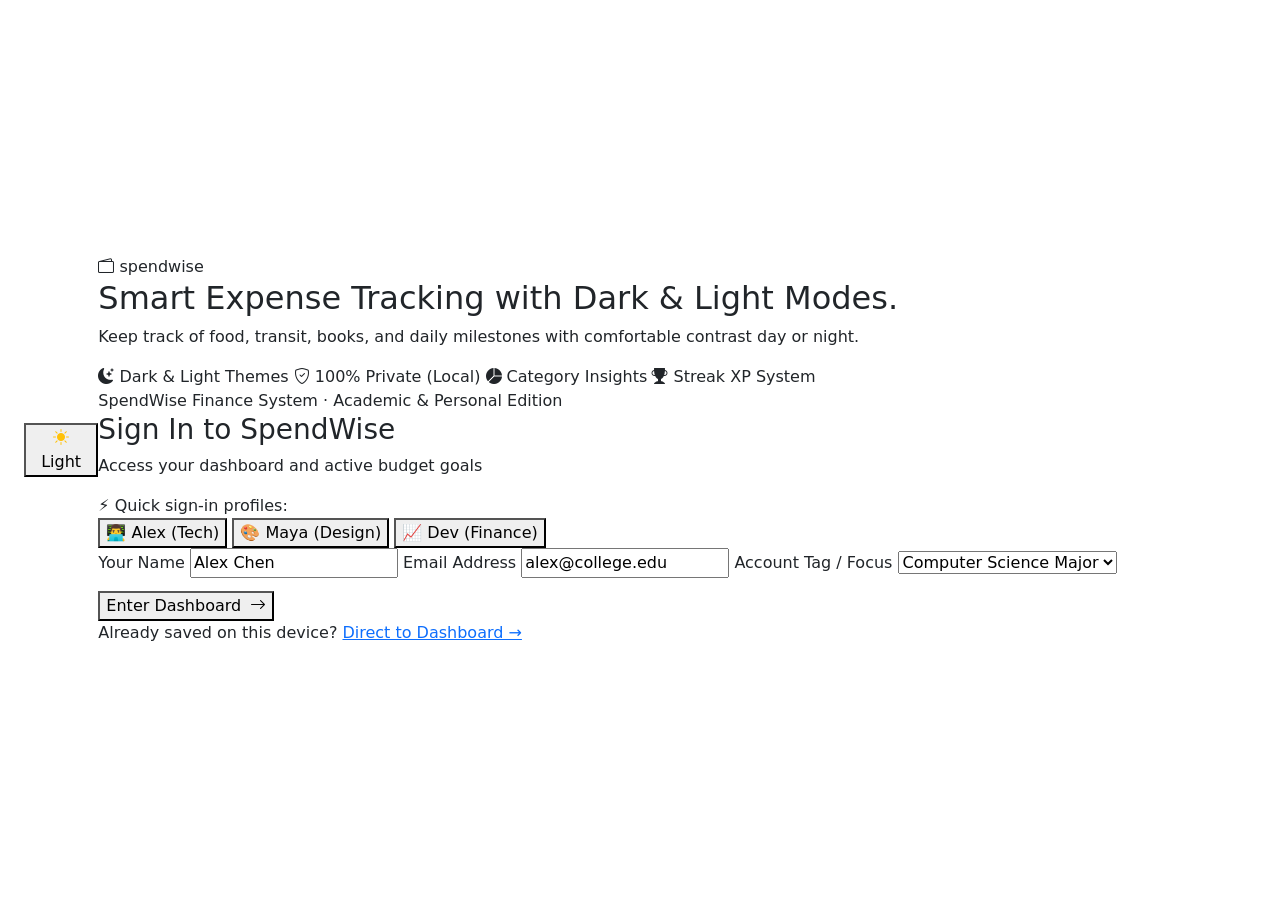
==== login.html @ b211a1a9 "Add files via upload" ====
<!doctype html>
<html lang="en">
<head>
  <meta charset="utf-8">
  <meta name="viewport" content="width=device-width, initial-scale=1">
  <title>SpendWise — Sign In to Your Finance Hub</title>
  <link rel="preconnect" href="https://fonts.googleapis.com">
  <link rel="preconnect" href="https://fonts.gstatic.com" crossorigin>
  <link href="https://fonts.googleapis.com/css2?family=DM+Sans:wght@400;500;600;700&family=Manrope:wght@400;500;600;700;800&display=swap" rel="stylesheet">
  <link href="https://cdn.jsdelivr.net/npm/bootstrap@5.3.3/dist/css/bootstrap.min.css" rel="stylesheet">
  <link href="https://cdn.jsdelivr.net/npm/bootstrap-icons@1.11.3/font/bootstrap-icons.min.css" rel="stylesheet">
  <link rel="stylesheet" href="css/style.css">
  <style>
    body {
      min-height: 100vh;
      display: flex;
      align-items: center;
      justify-content: center;
      padding: 24px;
      position: relative;
      overflow-x: hidden;
    }
  </style>
</head>
<body>

  <!-- Theme Toggle (top-right) -->
  <div class="theme-top-bar">
    <button class="theme-toggle-btn" id="loginThemeBtn" title="Toggle Theme">
      <i class="bi bi-sun-fill text-warning"></i> <span>Theme</span>
    </button>
  </div>

  <div class="login-container">

    <!-- ═══ BRAND SIDE (Left) ═══ -->
    <div class="brand-side">
      <div class="orb orb-1"></div>
      <div class="orb orb-2"></div>

      <div class="brand-header">
        <span class="brand-mark"><i class="bi bi-wallet2"></i></span>
        <span>spendwise</span>
      </div>

      <div class="brand-quote">
        <h2>Smart Expense Tracking with Dark &amp; Light Modes.</h2>
        <p>Keep track of food, transit, books, and daily milestones with comfortable contrast day or night.</p>

        <div class="feature-tags">
          <span class="feature-tag"><i class="bi bi-moon-stars-fill"></i> Dark &amp; Light Themes</span>
          <span class="feature-tag"><i class="bi bi-shield-check"></i> 100% Private (Local)</span>
          <span class="feature-tag"><i class="bi bi-pie-chart-fill"></i> Category Insights</span>
          <span class="feature-tag"><i class="bi bi-trophy-fill"></i> Streak XP System</span>
        </div>
      </div>

      <div class="brand-foot">
        SpendWise Finance System · Academic &amp; Personal Edition
      </div>
    </div>

    <!-- ═══ FORM SIDE (Right) ═══ -->
    <div class="form-side">
      <div class="form-head">
        <h3>Sign In to SpendWise</h3>
        <p>Access your dashboard and active budget goals</p>
      </div>

      <!-- Quick sign-in profiles -->
      <div class="demo-selector">
        <span>⚡ Quick sign-in profiles:</span>
        <div class="demo-chips">
          <button type="button" class="demo-chip" onclick="fillUser('Alex Chen','alex@college.edu','Computer Science Major')">
            👨‍💻 Alex (Tech)
          </button>
          <button type="button" class="demo-chip" onclick="fillUser('Maya Sharma','maya.s@uni.ac.in','Design &amp; Arts Student')">
            🎨 Maya (Design)
          </button>
          <button type="button" class="demo-chip" onclick="fillUser('Dev Patel','dev.patel@tech.edu','Business &amp; Finance')">
            📈 Dev (Finance)
          </button>
        </div>
      </div>

      <form id="loginForm" action="index.html">
        <label class="form-label" for="loginName">Your Name</label>
        <input class="custom-input" id="loginName" required placeholder="e.g. Alex Chen" value="Alex Chen">

        <label class="form-label" for="loginEmail">Email Address</label>
        <input class="custom-input" id="loginEmail" type="email" required placeholder="alex@college.edu" value="alex@college.edu">

        <label class="form-label" for="loginRole">Account Tag / Focus</label>
        <select class="custom-input" id="loginRole">
          <option value="Computer Science Major">Computer Science Major</option>
          <option value="Design &amp; Arts Student">Design &amp; Arts Student</option>
          <option value="Business &amp; Finance">Business &amp; Finance</option>
          <option value="Personal Account">Personal Account</option>
        </select>

        <button type="submit" class="btn-submit mt-2">
          Enter Dashboard <i class="bi bi-arrow-right ms-1"></i>
        </button>
      </form>

      <div class="switch-link">
        Already saved on this device? <a href="index.html">Direct to Dashboard →</a>
      </div>
    </div>
  </div>

  <!-- Bootstrap JS -->
  <script src="https://cdn.jsdelivr.net/npm/bootstrap@5.3.3/dist/js/bootstrap.bundle.min.js"></script>

  <script>
    // Theme
    const THEME_KEY = "spendwise.theme.v2";
    let theme = localStorage.getItem(THEME_KEY) || "light";
    function applyTheme(t) {
      theme = t;
      document.documentElement.setAttribute("data-theme", t);
      localStorage.setItem(THEME_KEY, t);
      const btn = document.getElementById("loginThemeBtn");
      if (btn) btn.innerHTML = t === "dark"
        ? '<i class="bi bi-moon-stars-fill text-warning"></i> <span>Dark</span>'
        : '<i class="bi bi-sun-fill text-warning"></i> <span>Light</span>';
    }
    applyTheme(theme);
    document.getElementById("loginThemeBtn").addEventListener("click", () => applyTheme(theme === "dark" ? "light" : "dark"));

    // Quick-fill demo users
    function fillUser(name, email, role) {
      document.getElementById("loginName").value = name;
      document.getElementById("loginEmail").value = email;
      document.getElementById("loginRole").value = role;
    }
  </script>
</body>
</html>
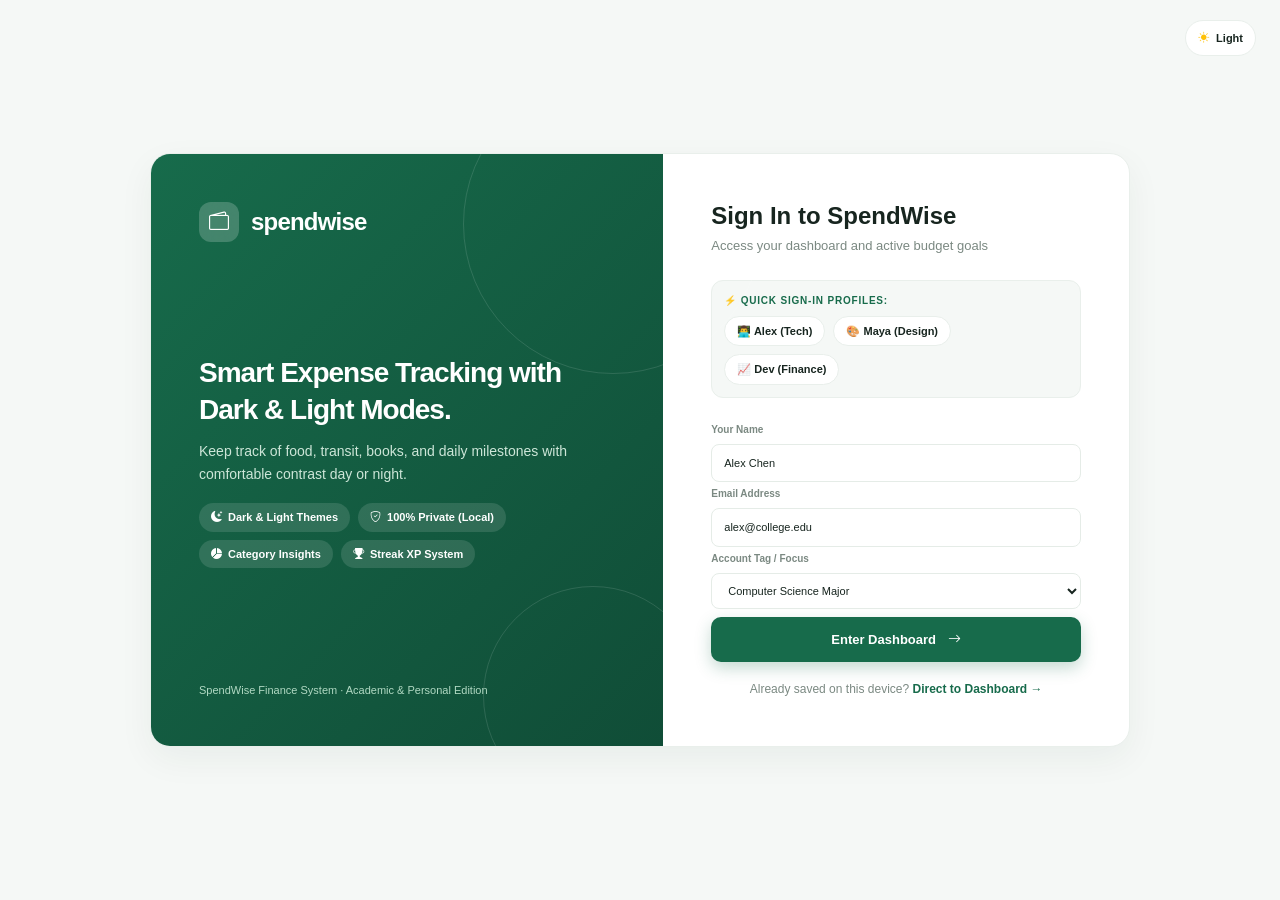
==== commit b7aa3fdf: "Fix stylesheet link path in login.html" ====
--- a/login.html
+++ b/login.html
@@ -9,7 +9,7 @@
   <link href="https://fonts.googleapis.com/css2?family=DM+Sans:wght@400;500;600;700&family=Manrope:wght@400;500;600;700;800&display=swap" rel="stylesheet">
   <link href="https://cdn.jsdelivr.net/npm/bootstrap@5.3.3/dist/css/bootstrap.min.css" rel="stylesheet">
   <link href="https://cdn.jsdelivr.net/npm/bootstrap-icons@1.11.3/font/bootstrap-icons.min.css" rel="stylesheet">
-  <link rel="stylesheet" href="css/style.css">
+ <link rel="stylesheet" href="style.css">
   <style>
     body {
       min-height: 100vh;
--- a/style.css
+++ b/style.css
@@ -0,0 +1,687 @@
+/* ══════════════════════════════════════
+   SPENDWISE — CSS (HTML+CSS+Bootstrap only)
+   ══════════════════════════════════════ */
+
+/* ── Design tokens ── */
+:root {
+  --ink: #17251f;
+  --muted: #7b8982;
+  --green: #176b4b;
+  --green-dark: #104d37;
+  --mint: #dff5e9;
+  --bg: #f5f8f6;
+  --panel-bg: #ffffff;
+  --card-bg: #ffffff;
+  --topbar-bg: #ffffffd9;
+  --line: #e9efeb;
+  --white: #fff;
+  --coral: #f28b79;
+  --violet: #a994e8;
+  --shadow: 0 12px 35px rgba(24,55,39,.055);
+  --table-border: #f1f4f2;
+  --modal-bg: #ffffff;
+  --input-bg: #ffffff;
+  --input-border: #e5ece7;
+  --badge-bg: #f3f6f4;
+  --donut-center-bg: #ffffff;
+}
+
+/* ── Dark theme tokens ── */
+[data-theme="dark"] {
+  --ink: #e5ede8;
+  --muted: #93a69b;
+  --green: #2eb882;
+  --green-dark: #1d8a5f;
+  --mint: #1a3d2e;
+  --bg: #0f1713;
+  --panel-bg: #16221c;
+  --card-bg: #16221c;
+  --topbar-bg: #16221ce6;
+  --line: #22332a;
+  --white: #1c2b23;
+  --coral: #f59280;
+  --violet: #b5a2f0;
+  --shadow: 0 12px 35px rgba(0,0,0,.35);
+  --table-border: #1f3026;
+  --modal-bg: #16221c;
+  --input-bg: #1b2a22;
+  --input-border: #293d32;
+  --badge-bg: #1f3127;
+  --donut-center-bg: #16221c;
+}
+
+* { box-sizing: border-box; }
+html { scroll-behavior: smooth; }
+
+body {
+  margin: 0;
+  background: var(--bg);
+  color: var(--ink);
+  font-family: "DM Sans", sans-serif;
+  font-size: 14px;
+  transition: background-color .3s ease, color .3s ease;
+}
+
+/* ── App shell ── */
+.app-shell { min-height: 100vh; }
+
+/* ── Sidebar ── */
+.sidebar {
+  width: 250px;
+  background: var(--panel-bg);
+  border-right: 1px solid var(--line);
+  position: fixed;
+  inset: 0 auto 0 0;
+  padding: 28px 18px 18px;
+  display: flex;
+  flex-direction: column;
+  z-index: 1030;
+  transition: background-color .3s ease, border-color .3s ease, transform .3s ease;
+}
+
+.brand {
+  display: flex;
+  align-items: center;
+  gap: 10px;
+  font: 800 22px Manrope, sans-serif;
+  color: var(--ink);
+  text-decoration: none;
+  letter-spacing: -1px;
+  padding: 0 9px 30px;
+}
+.brand-mark {
+  height: 34px; width: 34px;
+  border-radius: 11px;
+  background: var(--green);
+  color: #fff;
+  display: grid; place-items: center;
+  font-size: 17px;
+  box-shadow: 0 6px 14px #176b4b33;
+}
+.brand-accent { color: var(--green); }
+
+.sidebar-label {
+  font-size: 9px;
+  font-weight: 700;
+  letter-spacing: 1.5px;
+  color: #a2aea7;
+  padding: 0 12px 12px;
+}
+
+.side-nav { display: grid; gap: 5px; }
+.side-nav .nav-link {
+  display: flex; align-items: center; gap: 13px;
+  color: var(--muted);
+  padding: 12px 13px;
+  border-radius: 10px;
+  font-weight: 600;
+  transition: .25s;
+  cursor: pointer;
+  text-decoration: none;
+}
+.side-nav .nav-link i { font-size: 17px; }
+.side-nav .nav-link:hover,
+.side-nav .nav-link.active {
+  background: var(--mint);
+  color: var(--green);
+}
+
+.sidebar-bottom { margin-top: auto; }
+
+.tip-card {
+  background: var(--bg);
+  border: 1px solid var(--line);
+  border-radius: 14px;
+  padding: 15px;
+  margin-bottom: 19px;
+}
+.tip-icon {
+  width: 28px; height: 28px;
+  border-radius: 9px;
+  background: var(--mint);
+  color: var(--green);
+  display: grid; place-items: center;
+  margin-bottom: 10px;
+}
+.tip-card strong { font: 700 12px Manrope; color: var(--ink); }
+.tip-card p { font-size: 11px; color: var(--muted); margin: 5px 0 0; line-height: 1.5; }
+
+.profile-mini {
+  display: flex; align-items: center; gap: 9px;
+  padding: 12px 5px 0;
+  border-top: 1px solid var(--line);
+  cursor: pointer;
+}
+.profile-mini strong, .profile-mini small { display: block; }
+.profile-mini strong { font-size: 11px; color: var(--ink); }
+.profile-mini small { font-size: 10px; color: var(--muted); margin-top: 2px; }
+
+.avatar {
+  width: 34px; height: 34px;
+  flex: 0 0 auto;
+  border-radius: 50%;
+  background: var(--mint);
+  color: var(--green);
+  display: grid; place-items: center;
+  font-size: 10px; font-weight: 800;
+}
+.avatar-small { width: 30px; height: 30px; }
+
+/* ── Main content ── */
+.main-content { margin-left: 250px; min-height: 100vh; }
+
+/* ── Topbar ── */
+.topbar {
+  height: 72px;
+  background: var(--topbar-bg);
+  backdrop-filter: blur(14px);
+  border-bottom: 1px solid var(--line);
+  display: flex;
+  align-items: center;
+  justify-content: space-between;
+  padding: 0 48px;
+  position: sticky;
+  top: 0;
+  z-index: 100;
+  transition: background-color .3s ease, border-color .3s ease;
+}
+.breadcrumb-text { font-size: 12px; color: var(--muted); }
+.breadcrumb-text i { font-size: 9px; margin: 0 8px; }
+.breadcrumb-text strong { color: var(--ink); }
+.top-actions { display: flex; align-items: center; gap: 12px; }
+
+.theme-toggle-btn {
+  background: var(--panel-bg);
+  border: 1px solid var(--line);
+  color: var(--ink);
+  height: 36px;
+  padding: 0 12px;
+  border-radius: 20px;
+  cursor: pointer;
+  display: inline-flex; align-items: center; gap: 7px;
+  font-size: 11px; font-weight: 700;
+  transition: all .2s;
+}
+.theme-toggle-btn:hover {
+  background: var(--mint); color: var(--green); border-color: var(--green);
+}
+
+.sound-toggle-btn {
+  background: var(--panel-bg);
+  border: 1px solid var(--line);
+  border-radius: 20px;
+  padding: 6px 12px;
+  font-size: 11px; font-weight: 600;
+  color: var(--muted); cursor: pointer;
+  display: inline-flex; align-items: center; gap: 6px;
+  transition: .2s;
+}
+.sound-toggle-btn.active {
+  background: var(--mint); color: var(--green); border-color: var(--green);
+}
+
+.today-pill {
+  color: var(--muted); font-size: 11px;
+  background: var(--bg);
+  padding: 8px 12px; border-radius: 8px;
+  border: 1px solid var(--line);
+}
+.today-pill i { margin-right: 6px; }
+
+.mobile-menu { display: none; border: 0; background: transparent; color: var(--muted); font-size: 22px; cursor: pointer; }
+
+/* ── Auth chip ── */
+.auth-avatar-chip {
+  display: flex; align-items: center; gap: 9px;
+  padding: 5px 12px 5px 6px;
+  background: var(--panel-bg);
+  border-radius: 24px; border: 1px solid var(--line); cursor: pointer;
+}
+.auth-name { font-size: 11px; font-weight: 700; color: var(--ink); }
+.auth-role { font-size: 9px; color: var(--muted); }
+
+/* ── Page wrap ── */
+.page-wrap { max-width: 1450px; margin: auto; padding: 38px 48px 25px; }
+
+/* ── Welcome row ── */
+.welcome-row {
+  display: flex; align-items: center;
+  justify-content: space-between; margin-bottom: 27px;
+}
+.eyebrow {
+  font-size: 9px; letter-spacing: 1.7px; font-weight: 700; color: var(--green);
+  display: flex; align-items: center; gap: 7px; margin-bottom: 9px;
+}
+.live-dot {
+  height: 6px; width: 6px;
+  background: #49b77b; border-radius: 50%;
+  box-shadow: 0 0 0 4px #49b77b1c;
+}
+.welcome-row h1 {
+  font: 800 clamp(25px,3vw,33px) Manrope, sans-serif;
+  letter-spacing: -1.4px; margin: 0; color: var(--ink);
+}
+.welcome-row h1 .user-green { color: var(--green); }
+.wave { font-size: 19px; color: #eab65c; vertical-align: top; display: inline-block; animation: float 2.8s ease-in-out infinite; }
+.subheading { color: var(--muted); font-size: 12px; margin: 8px 0 0; }
+.header-actions { display: flex; align-items: center; gap: 10px; }
+
+/* Buttons */
+.btn-primary-custom {
+  background: var(--green); border: 1px solid var(--green); color: white;
+  padding: 11px 16px; border-radius: 9px; font-size: 11px; font-weight: 700;
+  box-shadow: 0 5px 12px #176b4b22; transition: .25s; cursor: pointer; text-decoration: none; display: inline-flex; align-items: center; gap: 5px;
+}
+.btn-primary-custom:hover {
+  background: var(--green-dark); border-color: var(--green-dark); color: #fff;
+  transform: translateY(-2px); box-shadow: 0 8px 18px #176b4b30;
+}
+.btn-outline-custom {
+  background: var(--panel-bg); border: 1px solid var(--line); color: var(--ink);
+  padding: 10px 14px; border-radius: 9px; font-size: 11px; font-weight: 700;
+  transition: .25s; cursor: pointer; display: inline-flex; align-items: center; gap: 5px;
+}
+.btn-outline-custom:hover { background: var(--mint); color: var(--green); border-color: var(--green); }
+
+/* ── Gamify banner ── */
+.gamify-banner {
+  background: linear-gradient(135deg, #174d39 0%, #176b4b 60%, #2f8e67 100%);
+  color: #fff; border-radius: 14px; padding: 18px 22px; margin-bottom: 20px;
+  display: flex; align-items: center; justify-content: space-between; flex-wrap: wrap; gap: 15px;
+  box-shadow: var(--shadow); position: relative; overflow: hidden;
+}
+.gamify-left { display: flex; align-items: center; gap: 14px; z-index: 2; }
+.gamify-badge {
+  width: 46px; height: 46px; border-radius: 12px;
+  background: rgba(255,255,255,0.18); backdrop-filter: blur(5px);
+  display: grid; place-items: center; font-size: 22px;
+}
+.gamify-title { font: 800 15px Manrope; margin: 0 0 3px; }
+.gamify-desc { font-size: 11px; color: #d2e9dd; margin: 0; }
+.gamify-pills { display: flex; align-items: center; gap: 10px; z-index: 2; }
+.streak-pill {
+  background: rgba(255,255,255,0.18); backdrop-filter: blur(4px);
+  padding: 6px 14px; border-radius: 20px; font-size: 11px; font-weight: 700;
+  display: flex; align-items: center; gap: 6px;
+}
+.streak-pill i { color: #f59e0b; }
+.score-pill {
+  background: #f59e0b; color: #1e293b;
+  padding: 6px 14px; border-radius: 20px; font-size: 11px; font-weight: 800;
+  display: flex; align-items: center; gap: 6px;
+}
+
+/* ── Summary cards ── */
+.summary-grid {
+  display: grid; grid-template-columns: repeat(4, 1fr);
+  gap: 15px; margin-bottom: 19px;
+}
+.summary-card {
+  background: var(--card-bg); border: 1px solid var(--line);
+  border-radius: 14px; padding: 18px 19px; min-height: 143px;
+  position: relative; overflow: hidden; box-shadow: var(--shadow);
+  transition: transform .3s, box-shadow .3s;
+}
+.summary-card:hover { transform: translateY(-5px); box-shadow: 0 16px 32px rgba(0,0,0,0.15); }
+.balance-card {
+  background: linear-gradient(130deg,#176b4b,#104d37); color: #fff; border: 0;
+}
+.card-top {
+  display: flex; align-items: center; justify-content: space-between;
+  color: var(--muted); font-size: 11px; font-weight: 600; position: relative; z-index: 1;
+}
+.balance-card .card-top { color: #d0e6d9; }
+.icon-bubble {
+  width: 30px; height: 30px; border-radius: 9px;
+  background: var(--mint); color: var(--green);
+  display: grid; place-items: center; font-size: 14px;
+}
+.icon-bubble.mint { background: var(--mint); color: #29975d; }
+.icon-bubble.coral { background: rgba(242,139,121,0.18); color: #e67c68; }
+.icon-bubble.violet { background: rgba(169,148,232,0.18); color: #8871d2; }
+.amount {
+  font: 800 25px Manrope, sans-serif; letter-spacing: -1px;
+  margin: 13px 0 10px; position: relative; z-index: 1; color: var(--ink);
+}
+.balance-card .amount { color: #fff; }
+.card-foot {
+  display: flex; align-items: center; justify-content: space-between;
+  color: var(--muted); font-size: 9px; position: relative; z-index: 1;
+}
+.balance-card .card-foot { color: #c5dfd0; }
+.trend { font-size: 9px; font-weight: 700; }
+.trend.positive { color: #72d49c; }
+.trend.neutral { color: #8d9a92; }
+.balance-orb {
+  position: absolute; border: 1px solid #ffffff18; border-radius: 50%; pointer-events: none;
+}
+.orb-one { width: 155px; height: 155px; right: -45px; bottom: -90px; }
+.orb-two { width: 110px; height: 110px; right: -21px; bottom: -68px; }
+.budget-mini {
+  height: 4px; border-radius: 10px; background: var(--line); overflow: hidden; margin: 0 0 8px; position: relative; z-index: 1;
+}
+.budget-mini span {
+  display: block; width: 44%; height: 100%; background: #9a88e5; border-radius: 10px;
+}
+
+/* ── Content grid ── */
+.content-grid {
+  display: grid; grid-template-columns: 1.08fr .92fr; gap: 16px; margin-bottom: 17px;
+}
+
+/* ── Panel base ── */
+.panel {
+  background: var(--panel-bg); border: 1px solid var(--line); border-radius: 14px;
+  padding: 21px 22px; box-shadow: var(--shadow);
+  transition: background-color .3s ease, border-color .3s ease;
+}
+.panel-heading {
+  display: flex; justify-content: space-between; align-items: flex-start; gap: 15px;
+}
+.panel-heading h2 { font: 800 14px Manrope, sans-serif; margin: 0; letter-spacing: -.25px; color: var(--ink); }
+.panel-heading p { color: var(--muted); font-size: 10px; margin: 5px 0 0; }
+.text-button { border: 0; background: transparent; color: var(--green); font-size: 10px; font-weight: 700; padding: 3px 0; cursor: pointer; }
+.text-button:hover { color: var(--green-dark); }
+.select-wrap select {
+  border: 1px solid var(--line); border-radius: 7px; padding: 7px 9px;
+  font: 500 10px "DM Sans"; color: var(--ink); background: var(--panel-bg); outline: none;
+}
+
+/* ── Donut chart (pure CSS conic-gradient) ── */
+.chart-layout {
+  display: flex; align-items: center; gap: 35px; padding: 20px 12px 5px;
+}
+.donut-wrap { width: 165px; height: 165px; flex: 0 0 165px; display: grid; place-items: center; }
+.donut-chart {
+  height: 155px; width: 155px; border-radius: 50%;
+  background: conic-gradient(
+    #2eb882 0% 43%,
+    #8bc8a5 43% 66%,
+    #f1bc70 66% 86%,
+    #d8e7dc 86% 100%
+  );
+  display: grid; place-items: center; position: relative;
+}
+.donut-chart::after {
+  content: "";
+  position: absolute; inset: 19px;
+  background: var(--donut-center-bg); border-radius: 50%;
+}
+.donut-center { position: relative; z-index: 1; text-align: center; }
+.donut-center strong { display: block; font: 800 17px Manrope; color: var(--ink); }
+.donut-center small { font-size: 9px; color: var(--muted); }
+
+.legend-list { display: grid; gap: 14px; flex: 1; min-width: 130px; }
+.legend-item {
+  display: grid; grid-template-columns: 9px 1fr auto;
+  gap: 8px; align-items: center; font-size: 10px; color: var(--muted);
+}
+.legend-item strong { font-size: 10px; color: var(--ink); }
+.legend-dot { width: 8px; height: 8px; border-radius: 3px; }
+.legend-dot.food        { background: #176b4b; }
+.legend-dot.travel      { background: #8bc8a5; }
+.legend-dot.education   { background: #f1bc70; }
+.legend-dot.shopping    { background: #9078d0; }
+.legend-dot.entertainment { background: #f28b79; }
+.legend-dot.other       { background: #d8e7dc; }
+
+/* ── Budget panel ── */
+.budget-total {
+  display: flex; justify-content: space-between; align-items: flex-end; margin: 24px 0 12px;
+}
+.muted-label { font-size: 10px; color: var(--muted); display: block; margin-bottom: 6px; }
+.budget-total strong { font: 800 22px Manrope; letter-spacing: -.7px; color: var(--ink); }
+.budget-total strong small,
+.goal-main strong small { font: 500 11px "DM Sans"; color: var(--muted); }
+.budget-percent { font: 800 18px Manrope; color: var(--green); }
+.progress-track { height: 8px; border-radius: 20px; background: var(--line); overflow: hidden; }
+.progress-fill {
+  width: 44%;
+  height: 100%; border-radius: 20px;
+  background: linear-gradient(90deg,#176b4b,#69bb8c);
+}
+.budget-caption {
+  display: flex; justify-content: space-between; margin-top: 10px;
+  color: var(--muted); font-size: 9px;
+}
+.budget-caption i { font-size: 6px; color: var(--green); margin-right: 4px; }
+.budget-caption span:last-child i { color: var(--line); }
+.budget-note {
+  display: flex; align-items: center; gap: 9px;
+  background: var(--bg); color: var(--ink);
+  border: 1px solid var(--line); border-radius: 8px;
+  padding: 10px 11px; margin-top: 20px; font-size: 9px;
+}
+.budget-note i { color: #d7a54d; font-size: 13px; }
+
+/* ── Transactions ── */
+.transactions-panel { padding-bottom: 4px; margin-bottom: 17px; }
+.transaction-heading { align-items: center; margin-bottom: 17px; }
+.transaction-tools { display: flex; align-items: center; gap: 12px; flex-wrap: wrap; }
+.search-box {
+  height: 32px; border: 1px solid var(--line); border-radius: 7px;
+  display: flex; align-items: center; gap: 7px; padding: 0 9px;
+  color: var(--muted); background: var(--panel-bg);
+}
+.search-box input {
+  border: 0; outline: 0; width: 130px;
+  font: 10px "DM Sans"; color: var(--ink); background: transparent;
+}
+.filter-select {
+  height: 32px; border: 1px solid var(--line); border-radius: 7px;
+  padding: 0 8px; font-size: 10px; font-family: "DM Sans", sans-serif;
+  color: var(--ink); outline: 0; background: var(--panel-bg); cursor: pointer;
+}
+.transaction-table {
+  font-size: 10px; --bs-table-bg: transparent; color: var(--ink);
+}
+.transaction-table thead th {
+  font-size: 8px; letter-spacing: .8px; color: var(--muted); font-weight: 700;
+  border-bottom: 1px solid var(--line); padding: 11px 9px; background: transparent;
+}
+.transaction-table tbody td {
+  padding: 12px 9px; border-bottom: 1px solid var(--table-border);
+  color: var(--muted); background: transparent;
+}
+.transaction-table tbody tr:last-child td { border-bottom: 0; }
+.transaction-name { display: flex; align-items: center; gap: 10px; color: var(--ink); font-weight: 700; }
+.tx-icon {
+  width: 31px; height: 31px; border-radius: 9px;
+  display: grid; place-items: center; background: var(--mint); color: #248255; font-size: 13px;
+}
+.tx-icon.travel      { background: rgba(102,139,208,0.18); color: #668bd0; }
+.tx-icon.education   { background: rgba(215,155,71,0.18);  color: #d79b47; }
+.tx-icon.shopping    { background: rgba(144,120,208,0.18); color: #9078d0; }
+.tx-icon.entertainment { background: rgba(229,57,53,0.18); color: #e53935; }
+.tx-icon.income      { background: rgba(36,150,92,0.18);   color: #24965c; }
+.category-pill {
+  background: var(--badge-bg); color: var(--ink);
+  padding: 5px 8px; border-radius: 5px; font-size: 9px; border: 1px solid var(--line);
+}
+.amount-out { font-weight: 700; color: #d47767 !important; }
+.amount-in  { font-weight: 700; color: #22945a !important; }
+.delete-btn {
+  border: 0; background: transparent; color: var(--muted);
+  font-size: 13px; cursor: pointer; transition: .15s;
+}
+.delete-btn:hover { color: #d47767; transform: scale(1.15); }
+.empty-state { padding: 35px 10px; text-align: center; color: var(--muted); }
+.empty-state i { display: block; font-size: 24px; margin-bottom: 8px; }
+.empty-state strong, .empty-state span { display: block; }
+.empty-state strong { color: var(--ink); font-size: 12px; }
+.empty-state span { font-size: 10px; margin-top: 4px; }
+
+/* ── Bottom grid: goals + quote ── */
+.bottom-grid { display: grid; grid-template-columns: 1fr 1fr; gap: 16px; }
+.goal-panel { min-height: 170px; }
+.goal-main { display: flex; align-items: center; gap: 14px; margin: 18px 0 13px; }
+.goal-illustration {
+  width: 48px; height: 48px; border-radius: 13px;
+  background: var(--mint); color: var(--green); display: grid; place-items: center; font-size: 22px;
+}
+.goal-main strong { font: 800 18px Manrope; display: block; color: var(--ink); }
+.goal-progress-text { font-size: 9px; color: var(--muted); display: block; margin-top: 4px; }
+.goal-track { height: 6px; }
+.goal-fill {
+  height: 100%; width: 71%;
+  border-radius: 20px; background: linear-gradient(90deg,#e5b66b,#f2d49d);
+}
+
+.quote-card {
+  position: relative; overflow: hidden;
+  background: var(--mint); border-radius: 14px;
+  padding: 22px 25px; min-height: 170px;
+}
+.quote-mark { font: 800 48px Georgia; color: var(--green); opacity: 0.4; height: 39px; }
+.quote-card p { font: 700 14px/1.55 Manrope; color: var(--ink); max-width: 300px; margin: 4px 0 15px; position: relative; z-index: 1; }
+.quote-card > span { font-size: 8px; letter-spacing: 1.4px; color: var(--green); font-weight: 700; }
+.quote-decoration {
+  position: absolute; width: 150px; height: 150px;
+  border: 1px solid rgba(23,107,75,0.15); border-radius: 50%; right: -42px; bottom: -88px;
+}
+
+/* ── Footer ── */
+.footer-note { text-align: center; color: var(--muted); font-size: 9px; padding: 24px 0 5px; }
+
+/* ── Modals ── */
+.custom-modal {
+  border: 0; border-radius: 16px;
+  background: var(--modal-bg); color: var(--ink);
+  box-shadow: 0 20px 70px rgba(0,0,0,0.3);
+}
+.custom-modal .modal-header { border: 0; padding: 24px 25px 10px; }
+.custom-modal .modal-header h3 { font: 800 21px Manrope; margin: 4px 0 0; color: var(--ink); }
+.modal-kicker { font-size: 8px; letter-spacing: 1.4px; color: var(--green); font-weight: 800; }
+.custom-modal .modal-body { padding: 15px 25px 20px; }
+.custom-modal .modal-footer { border: 0; padding: 0 25px 23px; }
+.form-label { font-size: 10px; font-weight: 700; color: var(--muted); margin-bottom: 7px; }
+.custom-input {
+  border: 1px solid var(--input-border); border-radius: 8px;
+  padding: 10px 12px; font-size: 11px; color: var(--ink);
+  background: var(--input-bg); box-shadow: none !important;
+  width: 100%; outline: none; transition: border .2s;
+}
+.custom-input:focus { border-color: var(--green); }
+.type-switch { display: flex; gap: 8px; margin-bottom: 18px; }
+.type-switch label { flex: 1; }
+.type-switch input { position: absolute; opacity: 0; }
+.type-switch span {
+  display: block; text-align: center; padding: 10px;
+  border: 1px solid var(--line); border-radius: 8px; color: var(--muted);
+  background: var(--panel-bg); font-size: 10px; font-weight: 700; cursor: pointer; transition: .2s;
+}
+.type-switch input:checked + span { border-color: var(--green); background: var(--mint); color: var(--green); }
+.btn-light-custom {
+  background: var(--bg); color: var(--ink); border: 1px solid var(--line);
+  border-radius: 8px; padding: 10px 15px; font-size: 10px; font-weight: 700; cursor: pointer;
+}
+.btn-light-custom:hover { background: var(--mint); color: var(--green); }
+.custom-toast { border: 1px solid var(--line); background: var(--panel-bg); color: var(--ink); box-shadow: var(--shadow); border-radius: 10px; }
+.custom-toast .toast-body { display: flex; align-items: center; gap: 9px; font-size: 11px; color: var(--ink); }
+.custom-toast i { color: var(--green); font-size: 16px; }
+
+/* ── Reveal animation ── */
+.reveal { opacity: 0; transform: translateY(18px); animation: riseIn .7s cubic-bezier(.2,.7,.2,1) .1s forwards; }
+@keyframes riseIn { to { opacity: 1; transform: translateY(0); } }
+@keyframes float { 0%,100% { transform: translateY(0); } 50% { transform: translateY(-5px); } }
+.summary-card:hover .icon-bubble { animation: float 1.2s ease-in-out infinite; }
+
+/* ── Login page specific ── */
+.login-container {
+  width: 100%; max-width: 980px;
+  background: var(--panel-bg); border-radius: 20px;
+  border: 1px solid var(--line); box-shadow: var(--shadow);
+  display: grid; grid-template-columns: 1.1fr 1fr; overflow: hidden;
+  transition: background-color .3s ease, border-color .3s ease;
+}
+.brand-side {
+  background: linear-gradient(135deg, #176b4b 0%, #104d37 100%);
+  color: #fff; padding: 48px; display: flex; flex-direction: column;
+  justify-content: space-between; position: relative;
+}
+.brand-side .orb {
+  position: absolute; border: 1px solid rgba(255,255,255,0.12); border-radius: 50%; pointer-events: none;
+}
+.orb-1 { width: 300px; height: 300px; right: -100px; top: -80px; }
+.orb-2 { width: 220px; height: 220px; right: -40px; bottom: -60px; }
+.brand-header { display: flex; align-items: center; gap: 12px; font: 800 24px 'Manrope', sans-serif; letter-spacing: -0.8px; }
+.brand-header .brand-mark { width: 40px; height: 40px; border-radius: 12px; background: rgba(255,255,255,0.2); backdrop-filter: blur(8px); display: grid; place-items: center; font-size: 20px; box-shadow: none; }
+.brand-quote { margin: 40px 0; position: relative; z-index: 1; }
+.brand-quote h2 { font: 800 28px/1.3 'Manrope', sans-serif; letter-spacing: -1px; margin-bottom: 12px; }
+.brand-quote p { color: #cde6d8; font-size: 14px; line-height: 1.6; }
+.feature-tags { display: flex; flex-wrap: wrap; gap: 8px; margin-top: 18px; }
+.feature-tag {
+  background: rgba(255,255,255,0.12); border-radius: 20px;
+  padding: 6px 12px; font-size: 11px; font-weight: 600;
+  display: flex; align-items: center; gap: 6px;
+}
+.brand-foot { font-size: 11px; color: #b1d9c3; }
+.form-side { padding: 48px; display: flex; flex-direction: column; justify-content: center; }
+.form-head { margin-bottom: 24px; }
+.form-head h3 { font: 800 24px 'Manrope', sans-serif; margin-bottom: 6px; color: var(--ink); }
+.form-head p { color: var(--muted); font-size: 13px; margin: 0; }
+.demo-selector {
+  background: var(--bg); border: 1px solid var(--line);
+  border-radius: 12px; padding: 12px; margin-bottom: 20px;
+}
+.demo-selector > span { display: block; font-size: 10px; font-weight: 700; color: var(--green); letter-spacing: 0.8px; margin-bottom: 8px; text-transform: uppercase; }
+.demo-chips { display: flex; gap: 8px; flex-wrap: wrap; }
+.demo-chip {
+  background: var(--panel-bg); border: 1px solid var(--line); color: var(--ink);
+  padding: 6px 12px; border-radius: 20px; font-size: 11px; font-weight: 600; cursor: pointer; transition: all .2s;
+}
+.demo-chip:hover { background: var(--mint); border-color: var(--green); color: var(--green); }
+.btn-submit {
+  background: var(--green); color: #fff; border: 0;
+  border-radius: 10px; padding: 13px; font-weight: 700; font-size: 13px;
+  width: 100%; cursor: pointer; transition: all .2s;
+  box-shadow: 0 6px 16px rgba(23,107,75,0.25); display: flex; align-items: center; justify-content: center; gap: 8px;
+}
+.btn-submit:hover { background: var(--green-dark); transform: translateY(-2px); }
+.switch-link { text-align: center; margin-top: 18px; font-size: 12px; color: var(--muted); }
+.switch-link a { color: var(--green); font-weight: 700; text-decoration: none; }
+.theme-top-bar { position: absolute; top: 20px; right: 24px; }
+
+/* ── Responsive ── */
+@media (max-width: 1200px) {
+  .page-wrap { padding-left: 30px; padding-right: 30px; }
+  .topbar { padding: 0 30px; }
+  .summary-grid { grid-template-columns: repeat(2,1fr); }
+  .chart-layout { gap: 20px; }
+  .donut-wrap { width: 140px; height: 140px; flex-basis: 140px; }
+  .donut-chart { width: 135px; height: 135px; }
+}
+@media (max-width: 900px) {
+  .sidebar { transform: translateX(-100%); box-shadow: 12px 0 35px rgba(0,0,0,0.3); }
+  .sidebar.open { transform: translateX(0); }
+  .main-content { margin-left: 0; }
+  .mobile-menu { display: inline-flex; }
+  .content-grid { grid-template-columns: 1fr; }
+  .bottom-grid { grid-template-columns: 1fr; }
+  .login-container { grid-template-columns: 1fr; }
+  .brand-side { display: none; }
+  .form-side { padding: 32px 24px; }
+}
+@media (max-width: 600px) {
+  .topbar { height: 60px; padding: 0 16px; }
+  .breadcrumb-text { font-size: 10px; }
+  .today-pill { display: none; }
+  .top-actions { gap: 6px; }
+  .page-wrap { padding: 27px 16px 18px; }
+  .welcome-row { flex-direction: column; align-items: flex-start; gap: 15px; }
+  .welcome-row h1 { font-size: 26px; }
+  .summary-grid { gap: 10px; }
+  .summary-card { padding: 14px; min-height: 130px; }
+  .amount { font-size: 21px; }
+  .content-grid { gap: 12px; }
+  .panel { padding: 17px 15px; }
+  .chart-layout { gap: 8px; padding: 20px 0 4px; }
+  .donut-wrap { width: 125px; height: 125px; flex-basis: 125px; }
+  .donut-chart { width: 120px; height: 120px; }
+  .donut-chart::after { inset: 15px; }
+  .transaction-heading { flex-direction: column; align-items: flex-start; }
+  .transaction-tools { width: 100%; }
+  .transaction-table { min-width: 540px; }
+  .quote-card p { font-size: 13px; }
+  .gamify-banner { padding: 14px; }
+}
